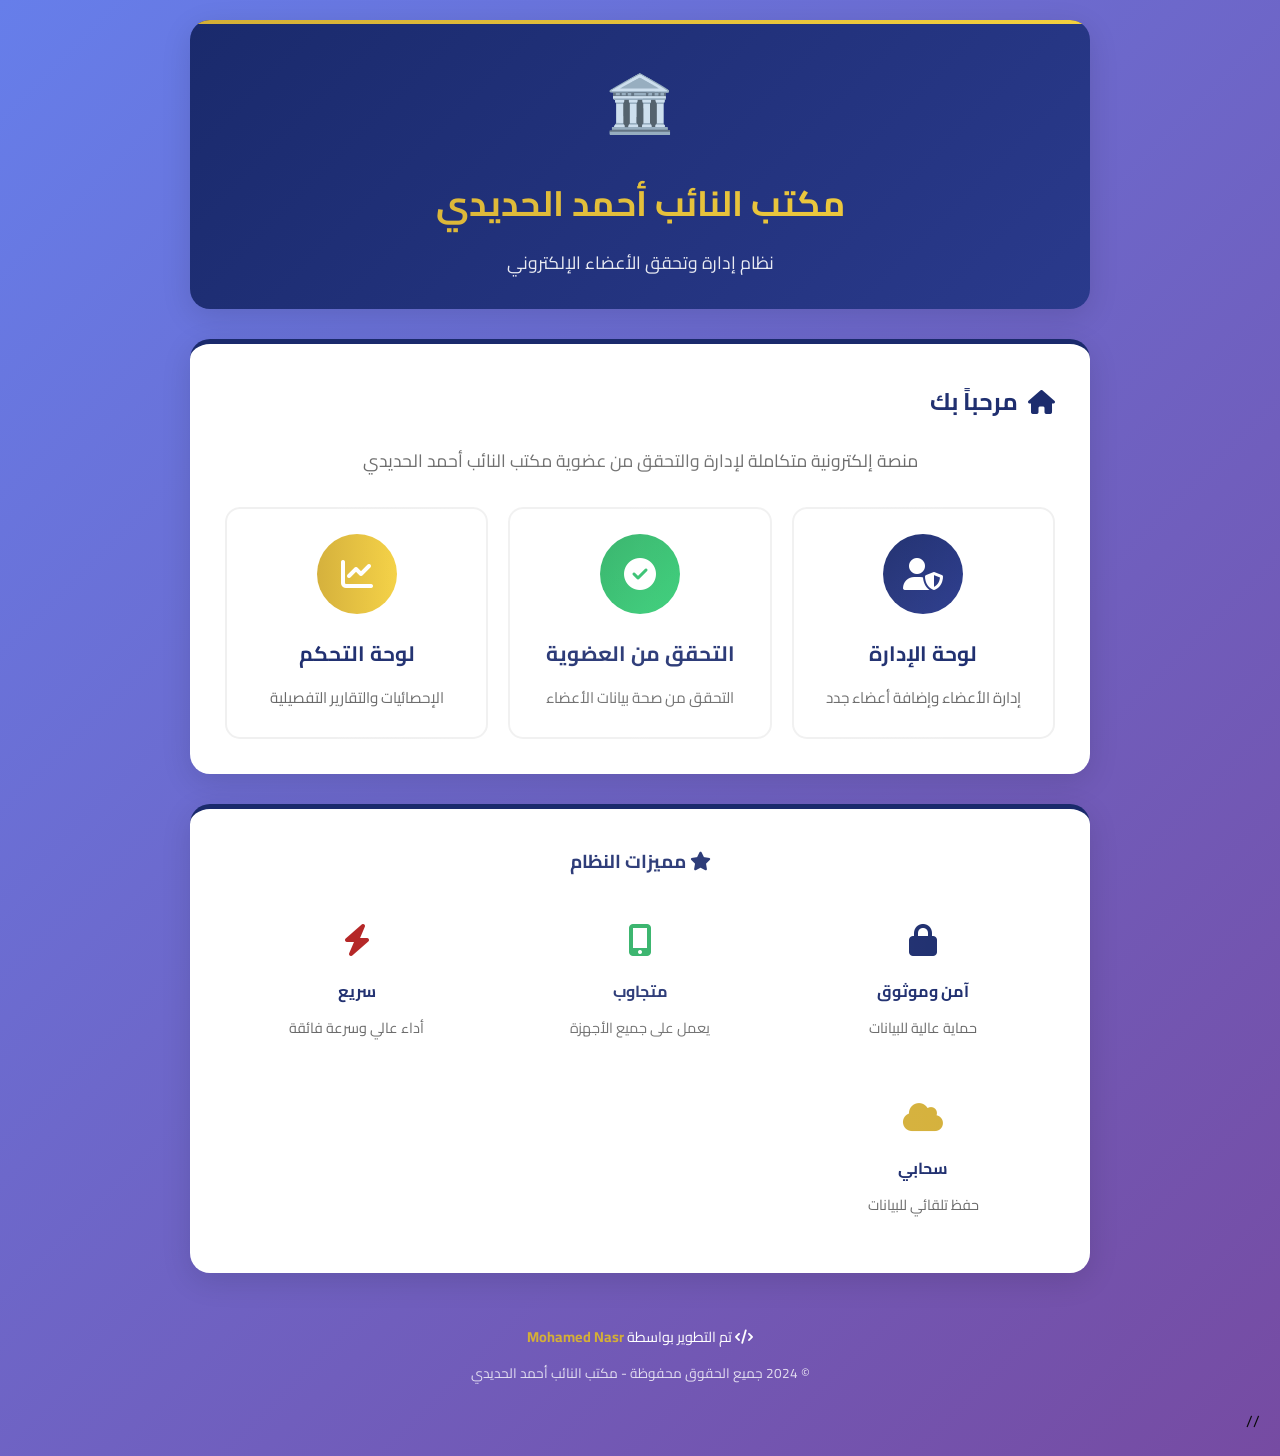
==== index.html @ 0081445c "Update index.html" ====
<!DOCTYPE html>
<html lang="ar" dir="rtl">
<head>
    <meta charset="UTF-8">
    <meta name="viewport" content="width=device-width, initial-scale=1.0">
    <title>مكتب النائب أحمد الحديدي - نظام إدارة الأعضاء</title>
    <link rel="stylesheet" href="styles.css">
    <link rel="stylesheet" href="https://cdnjs.cloudflare.com/ajax/libs/font-awesome/6.4.0/css/all.min.css">
    <link href="https://fonts.googleapis.com/css2?family=Cairo:wght@300;400;600;700;900&display=swap" rel="stylesheet">
</head>
<body>
    <div class="container">
        <!-- Header -->
        <div class="header">
            <div class="logo">🏛️</div>
            <h1>مكتب النائب أحمد الحديدي</h1>
            <p>نظام إدارة وتحقق الأعضاء الإلكتروني</p>
        </div>

        <!-- Welcome Card -->
        <div class="card">
            <h2 style="text-align: center; color: var(--primary); margin-bottom: 20px;">
                <i class="fas fa-home"></i> مرحباً بك
            </h2>
            <p style="text-align: center; color: #666; margin-bottom: 30px; font-size: 1.1rem;">
                منصة إلكترونية متكاملة لإدارة والتحقق من عضوية مكتب النائب أحمد الحديدي
            </p>

            <!-- Services Grid -->
            <div style="display: grid; grid-template-columns: repeat(auto-fit, minmax(250px, 1fr)); gap: 20px; margin-top: 30px;">
                <!-- Admin Panel -->
                <a href="admin.html" class="service-card">
                    <div class="service-icon" style="background: var(--gradient-primary);">
                        <i class="fas fa-user-shield fa-2x"></i>
                    </div>
                    <h3>لوحة الإدارة</h3>
                    <p>إدارة الأعضاء وإضافة أعضاء جدد</p>
                </a>

                <!-- Verification -->
                <a href="verify.html" class="service-card">
                    <div class="service-icon" style="background: var(--gradient-success);">
                        <i class="fas fa-check-circle fa-2x"></i>
                    </div>
                    <h3>التحقق من العضوية</h3>
                    <p>التحقق من صحة بيانات الأعضاء</p>
                </a>

                <!-- Dashboard -->
                <a href="dashboard.html" class="service-card">
                    <div class="service-icon" style="background: var(--gradient-gold);">
                        <i class="fas fa-chart-line fa-2x"></i>
                    </div>
                    <h3>لوحة التحكم</h3>
                    <p>الإحصائيات والتقارير التفصيلية</p>
                </a>
            </div>
        </div>

        <!-- Features Section -->
        <div class="card">
            <h3 style="text-align: center; color: var(--primary); margin-bottom: 25px;">
                <i class="fas fa-star"></i> مميزات النظام
            </h3>
            <div style="display: grid; grid-template-columns: repeat(auto-fit, minmax(200px, 1fr)); gap: 20px;">
                <div class="feature-item">
                    <i class="fas fa-lock" style="color: var(--primary); font-size: 2rem;"></i>
                    <h4>آمن وموثوق</h4>
                    <p>حماية عالية للبيانات</p>
                </div>
                <div class="feature-item">
                    <i class="fas fa-mobile-alt" style="color: var(--accent); font-size: 2rem;"></i>
                    <h4>متجاوب</h4>
                    <p>يعمل على جميع الأجهزة</p>
                </div>
                <div class="feature-item">
                    <i class="fas fa-bolt" style="color: var(--secondary); font-size: 2rem;"></i>
                    <h4>سريع</h4>
                    <p>أداء عالي وسرعة فائقة</p>
                </div>
                <div class="feature-item">
                    <i class="fas fa-cloud" style="color: var(--gold); font-size: 2rem;"></i>
                    <h4>سحابي</h4>
                    <p>حفظ تلقائي للبيانات</p>
                </div>
            </div>
        </div>

        <!-- Footer -->
        <div style="text-align: center; color: white; padding: 20px; margin-top: 30px;">
            <p style="font-size: 0.9rem;">
                <i class="fas fa-code"></i> تم التطوير بواسطة 
                <a href="https://github.com/mohamednasr5" target="_blank" style="color: var(--gold); text-decoration: none; font-weight: bold;">
                    Mohamed Nasr
                </a>
            </p>
            <p style="font-size: 0.85rem; margin-top: 10px; opacity: 0.8;">
                © 2024 جميع الحقوق محفوظة - مكتب النائب أحمد الحديدي
            </p>
        </div>
    </div>

    <style>
        .service-card {
            background: white;
            border-radius: 15px;
            padding: 25px;
            text-align: center;
            text-decoration: none;
            color: inherit;
            transition: all 0.3s ease;
            border: 2px solid #f0f0f0;
            display: block;
        }

        .service-card:hover {
            transform: translateY(-10px);
            box-shadow: 0 15px 30px rgba(0,0,0,0.15);
            border-color: var(--gold);
        }

        .service-icon {
            width: 80px;
            height: 80px;
            border-radius: 50%;
            display: flex;
            align-items: center;
            justify-content: center;
            margin: 0 auto 20px;
            color: white;
        }

        .service-card h3 {
            color: var(--primary);
            margin: 15px 0 10px;
            font-size: 1.3rem;
        }

        .service-card p {
            color: #666;
            font-size: 0.95rem;
        }

        .feature-item {
            text-align: center;
            padding: 20px;
        }

        .feature-item h4 {
            margin: 15px 0 8px;
            color: var(--primary);
        }

        .feature-item p {
            color: #666;
            font-size: 0.9rem;
        }
    </style>
</body>
</html>
//
---- styles.css ----
/* CSS متطور ومتجاوب */

:root {
    --primary: #1a2a6c;
    --secondary: #b21f1f;
    --accent: #27ae60;
    --gold: #d4af37;
    --light: #f8f9fa;
    --dark: #0a0a0a;
    --dark-card: #1a1a1a;
    --shadow: 0 8px 30px rgba(0, 0, 0, 0.12);
    --gradient-primary: linear-gradient(135deg, #1a2a6c, #2a3a8c);
    --gradient-success: linear-gradient(135deg, #27ae60, #2ecc71);
    --gradient-gold: linear-gradient(to right, #d4af37, #f4d03f);
}

* {
    margin: 0;
    padding: 0;
    box-sizing: border-box;
    font-family: 'Cairo', 'Segoe UI', sans-serif;
}

/* Animations */
@keyframes fadeIn {
    from { 
        opacity: 0; 
        transform: translateY(20px); 
    }
    to { 
        opacity: 1; 
        transform: translateY(0); 
    }
}

@keyframes slideIn {
    from { 
        transform: translateX(-30px); 
        opacity: 0; 
    }
    to { 
        transform: translateX(0); 
        opacity: 1; 
    }
}

@keyframes spin {
    to { 
        transform: rotate(360deg); 
    }
}

@keyframes pulse {
    0%, 100% { 
        transform: scale(1); 
    }
    50% { 
        transform: scale(1.05); 
    }
}

@keyframes shimmer {
    0% { 
        background-position: -1000px 0; 
    }
    100% { 
        background-position: 1000px 0; 
    }
}

@keyframes shake {
    0%, 100% { 
        transform: translateX(0); 
    }
    10%, 30%, 50%, 70%, 90% { 
        transform: translateX(-10px); 
    }
    20%, 40%, 60%, 80% { 
        transform: translateX(10px); 
    }
}

/* Common Styles */
body {
    background: linear-gradient(135deg, #667eea 0%, #764ba2 100%);
    min-height: 100vh;
    padding: 20px;
    color: var(--dark);
    animation: fadeIn 0.8s ease-out;
}

.container {
    max-width: 900px;
    margin: 0 auto;
    animation: fadeIn 1s ease-out;
}

/* Header Styles */
.header {
    text-align: center;
    margin-bottom: 30px;
    padding: 30px 20px;
    background: var(--gradient-primary);
    color: white;
    border-radius: 20px;
    box-shadow: var(--shadow);
    position: relative;
    overflow: hidden;
}

.header::before {
    content: '';
    position: absolute;
    top: 0;
    left: 0;
    right: 0;
    height: 4px;
    background: var(--gradient-gold);
}

.logo {
    font-size: 3.5rem;
    color: var(--gold);
    animation: pulse 2s infinite;
    margin-bottom: 15px;
}

.header h1 {
    font-size: 2.2rem;
    margin-bottom: 10px;
    background: var(--gradient-gold);
    -webkit-background-clip: text;
    -webkit-text-fill-color: transparent;
    background-clip: text;
}

.header p {
    font-size: 1.1rem;
    opacity: 0.9;
}

/* Card Styles */
.card {
    background: white;
    border-radius: 20px;
    padding: 35px;
    box-shadow: var(--shadow);
    margin-bottom: 30px;
    border-top: 5px solid var(--primary);
    position: relative;
    overflow: hidden;
    animation: slideIn 0.6s ease-out;
}

.card::after {
    content: '';
    position: absolute;
    top: 0;
    left: 0;
    right: 0;
    height: 100%;
    background: linear-gradient(90deg, transparent, rgba(255,255,255,0.1), transparent);
    animation: shimmer 2s infinite;
    pointer-events: none;
}

.card h2 {
    display: flex;
    align-items: center;
    gap: 10px;
}

.card h2 i {
    color: var(--primary);
}

/* Form Styles */
.form-group {
    margin-bottom: 20px;
    position: relative;
}

.form-group label {
    display: block;
    margin-bottom: 8px;
    color: var(--primary);
    font-weight: 600;
    font-size: 0.9rem;
    display: flex;
    align-items: center;
    gap: 8px;
}

.input-wrapper {
    position: relative;
}

.input-wrapper i {
    position: absolute;
    left: 15px;
    top: 50%;
    transform: translateY(-50%);
    color: #666;
    z-index: 1;
}

input {
    width: 100%;
    padding: 15px 15px 15px 45px;
    border: 2px solid #e0e0e0;
    border-radius: 12px;
    font-size: 16px;
    transition: all 0.3s ease;
    background: #fafafa;
}

input:focus {
    outline: none;
    border-color: var(--primary);
    background: white;
    box-shadow: 0 0 0 3px rgba(26, 42, 108, 0.1);
}

input:not([disabled]):not([readonly]) {
    background: #fafafa !important;
    cursor: text !important;
    opacity: 1 !important;
    pointer-events: auto !important;
}

/* Button Styles */
.btn {
    width: 100%;
    padding: 17px;
    background: var(--gradient-primary);
    color: white;
    border: none;
    border-radius: 12px;
    font-size: 18px;
    font-weight: 600;
    cursor: pointer;
    transition: all 0.3s ease;
    position: relative;
    overflow: hidden;
    display: flex;
    align-items: center;
    justify-content: center;
    gap: 10px;
}

.btn::before {
    content: '';
    position: absolute;
    top: 50%;
    left: 50%;
    width: 0;
    height: 0;
    border-radius: 50%;
    background: rgba(255, 255, 255, 0.2);
    transform: translate(-50%, -50%);
    transition: width 0.6s, height 0.6s;
}

.btn:hover::before {
    width: 300px;
    height: 300px;
}

.btn:hover {
    transform: translateY(-3px);
    box-shadow: 0 10px 20px rgba(0, 0, 0, 0.2);
}

.btn:active {
    transform: translateY(-1px);
}

.btn:disabled {
    opacity: 0.6;
    cursor: not-allowed;
}

.btn-secondary {
    background: linear-gradient(135deg, #666, #888);
}

.btn-success {
    background: var(--gradient-success);
}

.btn-danger {
    background: linear-gradient(135deg, #b21f1f, #c0392b);
}

.btn i {
    position: relative;
    z-index: 1;
}

.btn span {
    position: relative;
    z-index: 1;
}

/* Member Card Styles */
.member-card {
    background: white;
    padding: 20px;
    border-radius: 15px;
    margin-bottom: 15px;
    border-right: 5px solid var(--accent);
    box-shadow: 0 4px 15px rgba(0,0,0,0.08);
    display: flex;
    justify-content: space-between;
    align-items: center;
    transition: transform 0.3s ease, box-shadow 0.3s ease;
}

.member-card:hover {
    transform: translateX(-5px);
    box-shadow: 0 6px 20px rgba(0,0,0,0.12);
}

.member-info {
    flex: 1;
}

.member-info h4 {
    color: var(--primary);
    margin-bottom: 8px;
    font-size: 1.1rem;
    display: flex;
    align-items: center;
    gap: 8px;
}

.member-info p {
    color: #666;
    font-size: 0.9rem;
    margin: 5px 0;
    display: flex;
    align-items: center;
    gap: 8px;
}

.member-actions {
    display: flex;
    gap: 10px;
    flex-wrap: wrap;
}

/* Link Display */
.link-display {
    background: #f8fff9;
    padding: 15px;
    border-radius: 12px;
    border: 2px dashed #27ae60;
    margin-top: 15px;
    font-size: 0.9rem;
    color: #27ae60;
    word-break: break-all;
    font-family: 'Courier New', monospace;
    position: relative;
    animation: fadeIn 0.5s ease-out;
}

.link-display i {
    margin-left: 5px;
}

/* Notification Styles */
.notification {
    position: fixed;
    bottom: 25px;
    left: 25px;
    background: white;
    padding: 20px 25px;
    border-radius: 15px;
    box-shadow: 0 10px 30px rgba(0,0,0,0.2);
    border-right: 4px solid var(--accent);
    z-index: 1000;
    animation: fadeIn 0.5s ease-out;
    max-width: 400px;
    display: flex;
    align-items: center;
    gap: 15px;
}

.notification i {
    font-size: 1.5rem;
}

.notification-success {
    border-color: var(--accent);
}

.notification-success i {
    color: var(--accent);
}

.notification-error {
    border-color: var(--secondary);
}

.notification-error i {
    color: var(--secondary);
}

.notification-info {
    border-color: var(--primary);
}

.notification-info i {
    color: var(--primary);
}

/* Spinner */
.spinner {
    width: 20px;
    height: 20px;
    border: 3px solid rgba(255,255,255,0.3);
    border-top-color: white;
    border-radius: 50%;
    animation: spin 1s linear infinite;
}

/* Status Messages */
.error {
    color: #b21f1f;
    text-align: center;
    padding: 15px;
    background: #fff2f2;
    border-radius: 10px;
    margin: 10px 0;
    border-right: 4px solid #b21f1f;
    display: flex;
    align-items: center;
    justify-content: center;
    gap: 10px;
}

.success {
    color: #27ae60;
    text-align: center;
    padding: 15px;
    background: #f0fff4;
    border-radius: 10px;
    margin: 10px 0;
    border-right: 4px solid #27ae60;
    display: flex;
    align-items: center;
    justify-content: center;
    gap: 10px;
}

/* Verification Page Specific */
.verification-body {
    background: linear-gradient(135deg, #0a0a0a, #1a1a1a);
    color: white;
}

.data-card {
    background: var(--dark-card);
    border: 2px solid var(--gold);
    padding: 30px;
    border-radius: 20px;
    max-width: 600px;
    margin: 20px auto;
    animation: fadeIn 0.8s ease-out;
    box-shadow: 0 10px 40px rgba(0,0,0,0.5);
}

.row {
    border-bottom: 1px solid #333;
    padding: 15px 0;
    display: flex;
    justify-content: space-between;
    align-items: center;
    transition: background 0.3s ease;
}

.row:hover {
    background: rgba(255, 255, 255, 0.05);
}

.row:last-child {
    border-bottom: none;
}

.label {
    color: var(--gold);
    font-weight: 600;
    display: flex;
    align-items: center;
    gap: 10px;
}

.value {
    color: white;
    font-weight: 500;
}

.warning-box {
    background: rgba(255, 255, 255, 0.1);
    border: 1px solid rgba(212, 175, 55, 0.3);
    padding: 20px;
    border-radius: 16px;
    display: flex;
    align-items: center;
    justify-content: space-between;
    gap: 15px;
    margin-top: 30px;
    transition: all 0.3s ease;
}

.warning-box:hover {
    background: rgba(255, 255, 255, 0.15);
    border-color: rgba(212, 175, 55, 0.5);
}

.call-icon {
    background: var(--secondary);
    color: white;
    width: 50px;
    height: 50px;
    border-radius: 50%;
    display: flex;
    align-items: center;
    justify-content: center;
    text-decoration: none;
    animation: pulse 2s infinite;
    transition: transform 0.3s ease;
}

.call-icon:hover {
    transform: scale(1.1);
}

/* Loading States */
.loading {
    opacity: 0.7;
    pointer-events: none;
}

.hidden {
    display: none !important;
}

/* Copy Link Button */
.copy-link {
    cursor: pointer;
    position: relative;
}

.copy-link:hover {
    opacity: 0.9;
}

/* Statistics Cards */
.stats-card {
    animation: fadeIn 0.6s ease-out;
}

/* Action Buttons */
.action-btn {
    animation: fadeIn 0.8s ease-out;
}

/* Responsive Design */
@media (max-width: 768px) {
    .container {
        padding: 10px;
    }

    .card {
        padding: 20px;
    }

    .header {
        padding: 20px 15px;
    }

    .header h1 {
        font-size: 1.8rem;
    }

    .logo {
        font-size: 2.5rem;
    }

    .member-card {
        flex-direction: column;
        gap: 15px;
        text-align: center;
    }

    .member-info {
        width: 100%;
    }

    .member-actions {
        flex-direction: column;
        width: 100%;
    }

    .member-actions .btn {
        width: 100% !important;
    }

    .notification {
        left: 15px;
        right: 15px;
        max-width: none;
    }

    input {
        font-size: 16px;
    }

    .btn {
        font-size: 16px;
        padding: 15px;
    }

    .stats-card {
        flex-direction: column;
        text-align: center;
    }

    .action-btn {
        padding: 20px;
    }

    .data-card {
        padding: 20px;
        margin: 10px;
    }

    .warning-box {
        flex-direction: column;
        text-align: center;
    }
}

@media (max-width: 480px) {
    .header h1 {
        font-size: 1.5rem;
    }

    .header p {
        font-size: 0.9rem;
    }

    .logo {
        font-size: 2rem;
    }

    .card {
        padding: 15px;
    }

    .btn {
        font-size: 15px;
    }
}

/* Print Styles */
@media print {
    body {
        background: white !important;
    }

    .header,
    .btn,
    .notification,
    .member-actions,
    .warning-box {
        display: none !important;
    }

    .card,
    .data-card {
        box-shadow: none !important;
        border: 2px solid #333 !important;
        page-break-inside: avoid;
    }
}

/* Dark Mode Support */
@media (prefers-color-scheme: dark) {
    body:not(.verification-body) {
        background: linear-gradient(135deg, #1a1a2e 0%, #16213e 100%);
    }
}

/* Accessibility */
*:focus-visible {
    outline: 3px solid var(--gold);
    outline-offset: 2px;
}

/* Smooth Scrolling */
html {
    scroll-behavior: smooth;
}

/* Selection Color */
::selection {
    background: var(--gold);
    color: white;
}

::-moz-selection {
    background: var(--gold);
    color: white;
}

/* Scrollbar Styles */
::-webkit-scrollbar {
    width: 10px;
}

::-webkit-scrollbar-track {
    background: #f1f1f1;
}

::-webkit-scrollbar-thumb {
    background: var(--primary);
    border-radius: 5px;
}

::-webkit-scrollbar-thumb:hover {
    background: var(--gold);
}

/* Custom Utilities */
.text-center {
    text-align: center;
}

.mt-1 { margin-top: 10px; }
.mt-2 { margin-top: 20px; }
.mt-3 { margin-top: 30px; }

.mb-1 { margin-bottom: 10px; }
.mb-2 { margin-bottom: 20px; }
.mb-3 { margin-bottom: 30px; }

.p-1 { padding: 10px; }
.p-2 { padding: 20px; }
.p-3 { padding: 30px; }

/* Loading Overlay */
.loading-overlay {
    position: fixed;
    top: 0;
    left: 0;
    right: 0;
    bottom: 0;
    background: rgba(0,0,0,0.7);
    display: flex;
    align-items: center;
    justify-content: center;
    z-index: 9999;
}

.loading-overlay .spinner {
    width: 50px;
    height: 50px;
    border-width: 5px;
}
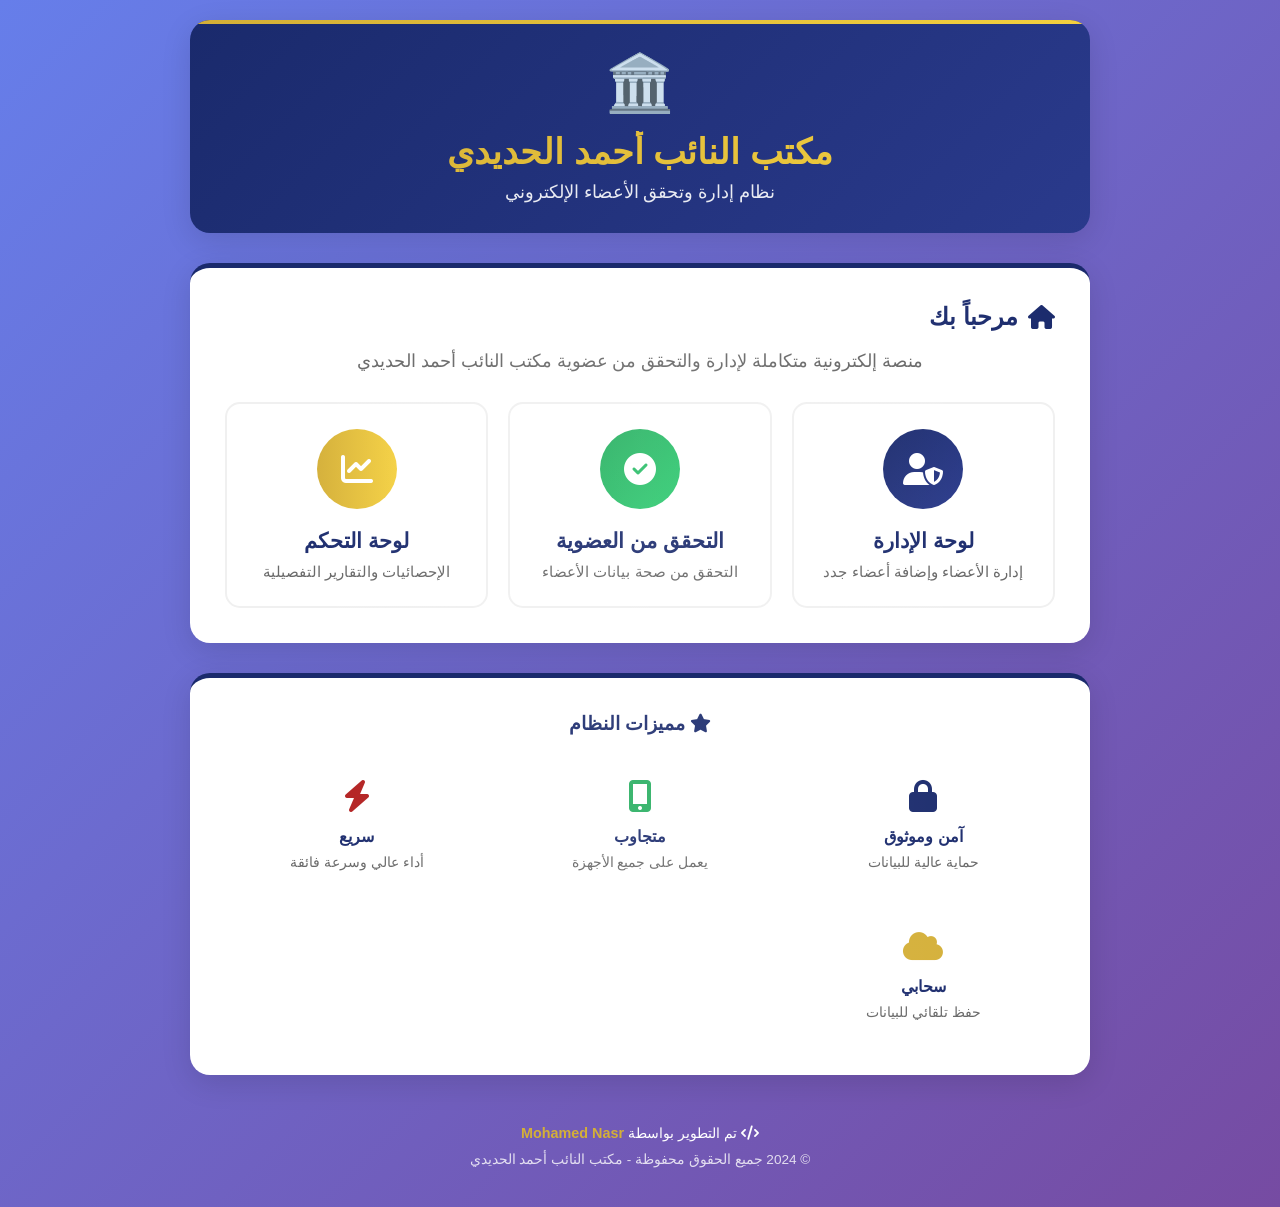
==== commit b749ed48: "Update index.html" ====
--- a/index.html
+++ b/index.html
@@ -3,6 +3,7 @@
 <head>
     <meta charset="UTF-8">
     <meta name="viewport" content="width=device-width, initial-scale=1.0">
+    <meta http-equiv="Content-Security-Policy" content="default-src 'self'; script-src 'self' 'unsafe-eval' 'unsafe-inline' https://www.gstatic.com https://cdnjs.cloudflare.com; style-src 'self' 'unsafe-inline' https://fonts.googleapis.com https://cdnjs.cloudflare.com; font-src 'self' https://fonts.gstatic.com https://cdnjs.cloudflare.com; img-src 'self' data: https:; connect-src 'self' https://*.firebaseio.com https://*.googleapis.com;">
     <title>مكتب النائب أحمد الحديدي - نظام إدارة الأعضاء</title>
     <link rel="stylesheet" href="styles.css">
     <link rel="stylesheet" href="https://cdnjs.cloudflare.com/ajax/libs/font-awesome/6.4.0/css/all.min.css">
@@ -158,4 +159,3 @@
     </style>
 </body>
 </html>
-//
--- a/styles.css
+++ b/styles.css
@@ -769,3 +769,4 @@
     height: 50px;
     border-width: 5px;
 }
+//
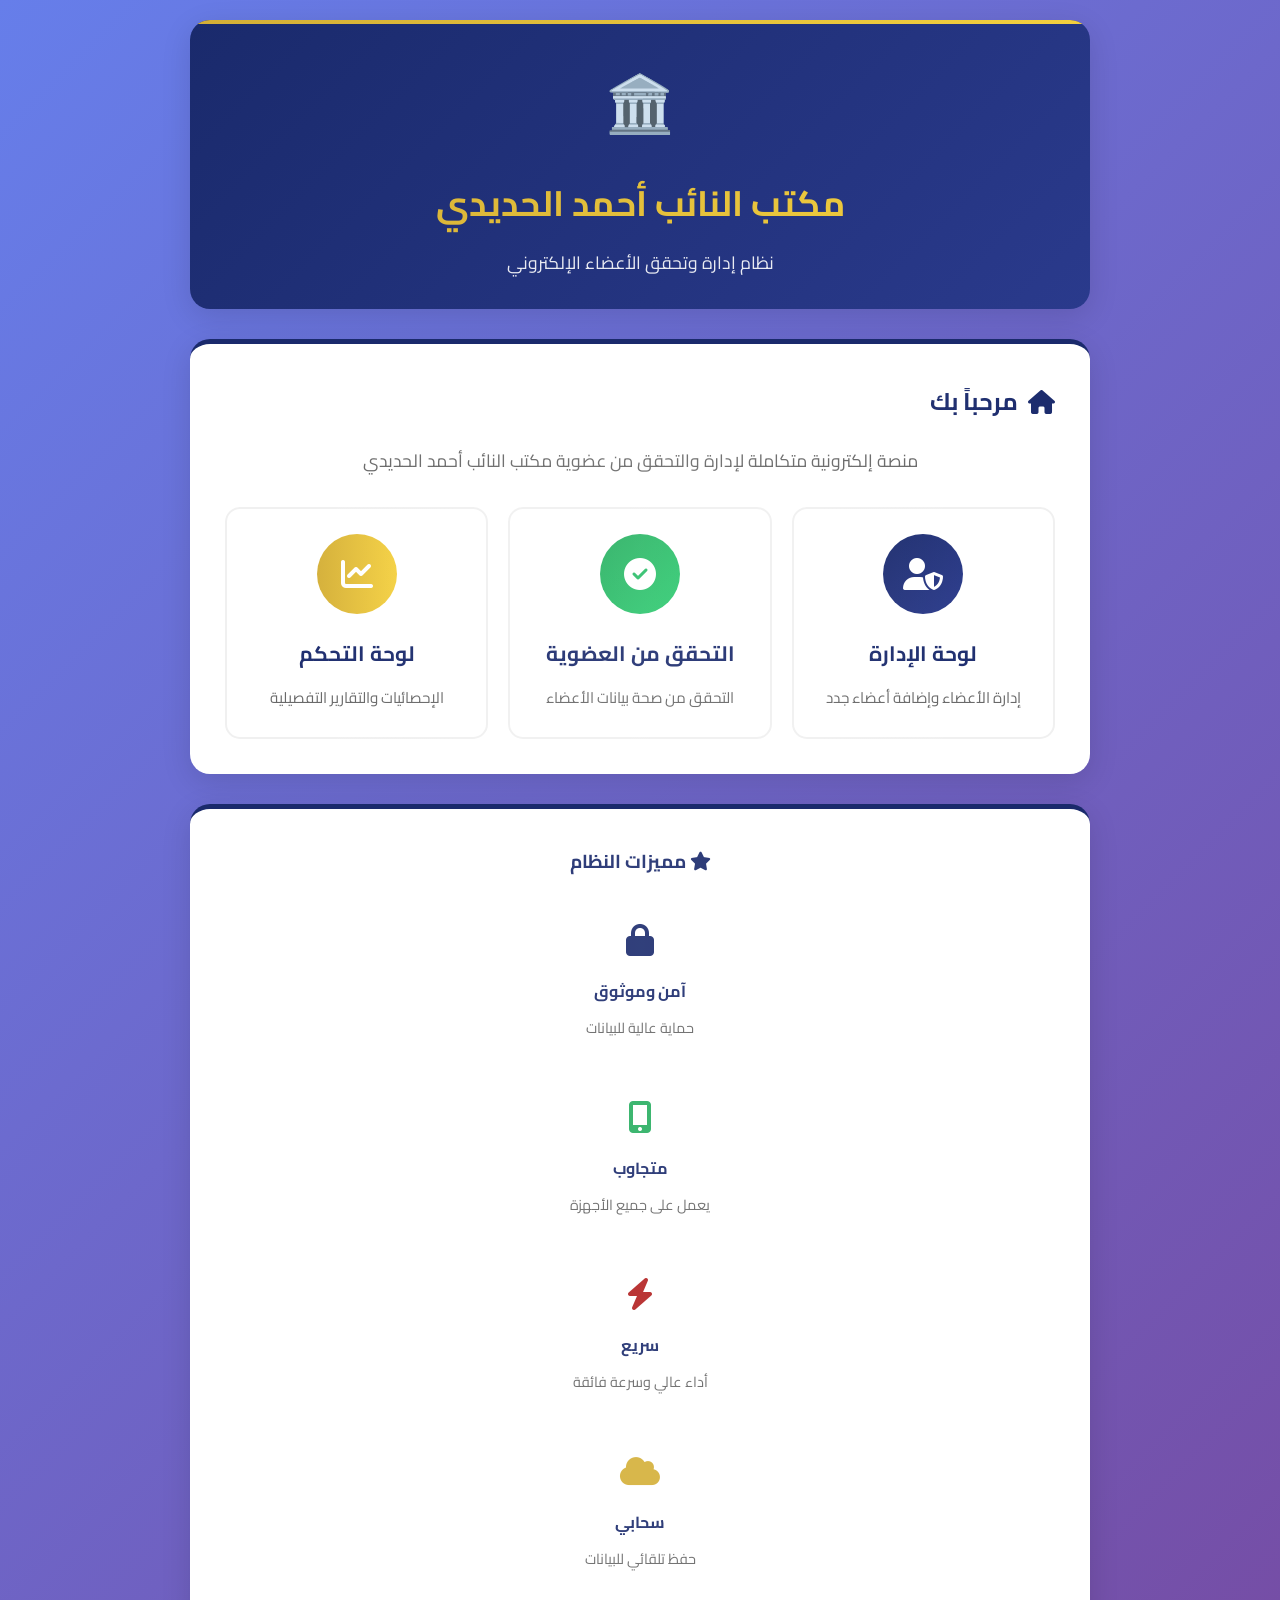
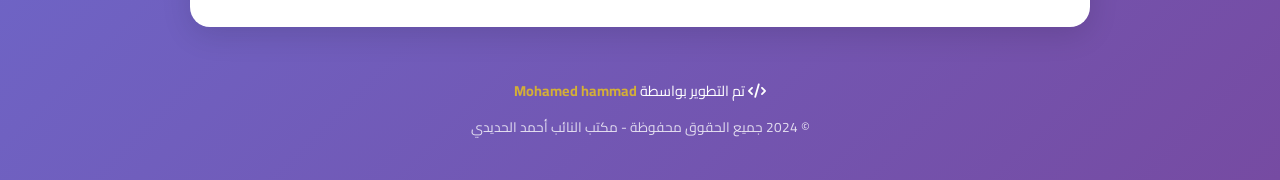
==== commit 973481c1: "Update index.html" ====
--- a/index.html
+++ b/index.html
@@ -3,7 +3,6 @@
 <head>
     <meta charset="UTF-8">
     <meta name="viewport" content="width=device-width, initial-scale=1.0">
-    <meta http-equiv="Content-Security-Policy" content="default-src 'self'; script-src 'self' 'unsafe-eval' 'unsafe-inline' https://www.gstatic.com https://cdnjs.cloudflare.com; style-src 'self' 'unsafe-inline' https://fonts.googleapis.com https://cdnjs.cloudflare.com; font-src 'self' https://fonts.gstatic.com https://cdnjs.cloudflare.com; img-src 'self' data: https:; connect-src 'self' https://*.firebaseio.com https://*.googleapis.com;">
     <title>مكتب النائب أحمد الحديدي - نظام إدارة الأعضاء</title>
     <link rel="stylesheet" href="styles.css">
     <link rel="stylesheet" href="https://cdnjs.cloudflare.com/ajax/libs/font-awesome/6.4.0/css/all.min.css">
@@ -63,7 +62,7 @@
             <h3 style="text-align: center; color: var(--primary); margin-bottom: 25px;">
                 <i class="fas fa-star"></i> مميزات النظام
             </h3>
-            <div style="display: grid; grid-template-columns: repeat(auto-fit, minmax(200px, 1fr)); gap: 20px;">
+            <div style="display: grid; grid-template-columns: repeat(auto-fit, minmin(200px, 1fr)); gap: 20px;">
                 <div class="feature-item">
                     <i class="fas fa-lock" style="color: var(--primary); font-size: 2rem;"></i>
                     <h4>آمن وموثوق</h4>
@@ -91,8 +90,8 @@
         <div style="text-align: center; color: white; padding: 20px; margin-top: 30px;">
             <p style="font-size: 0.9rem;">
                 <i class="fas fa-code"></i> تم التطوير بواسطة 
-                <a href="https://github.com/mohamednasr5" target="_blank" style="color: var(--gold); text-decoration: none; font-weight: bold;">
-                    Mohamed Nasr
+                <a href="https://www.facebook.com/en.mohamed.nasr" target="_blank" style="color: var(--gold); text-decoration: none; font-weight: bold;">
+                    Mohamed hammad
                 </a>
             </p>
             <p style="font-size: 0.85rem; margin-top: 10px; opacity: 0.8;">
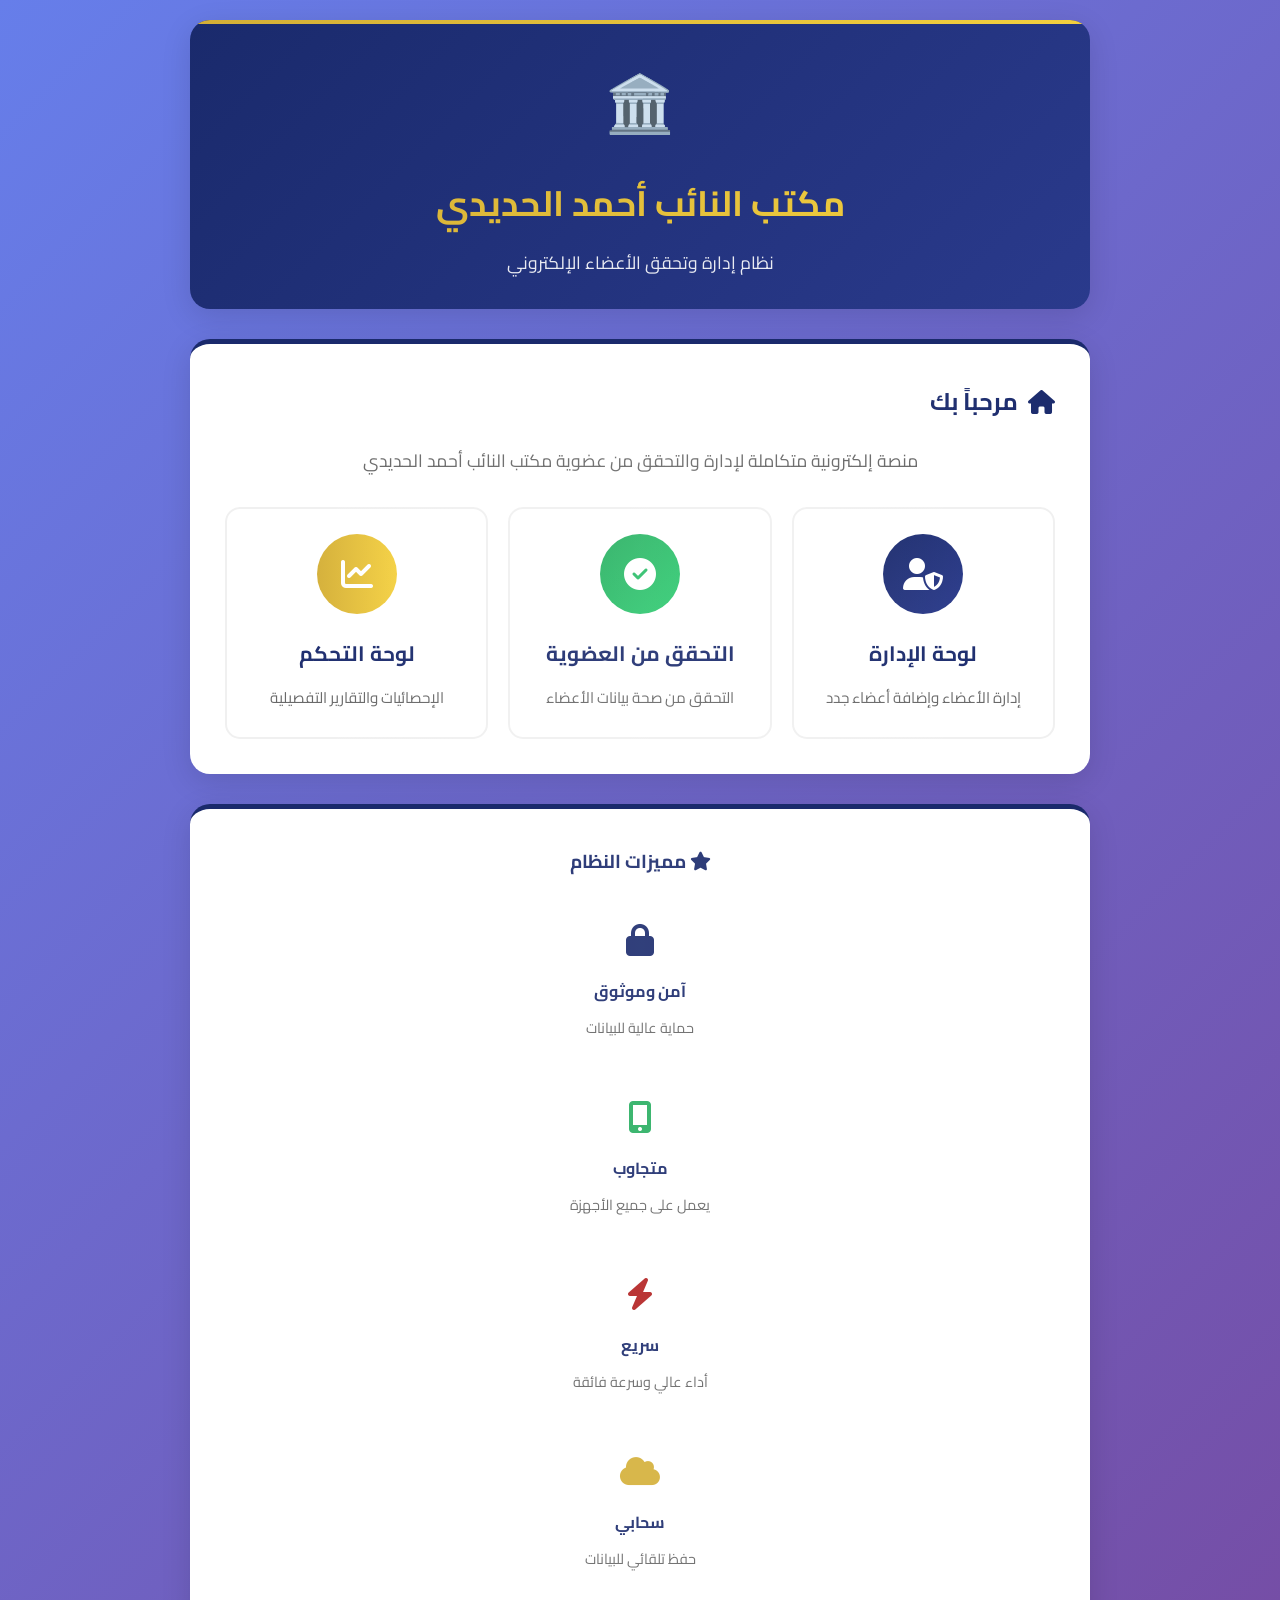
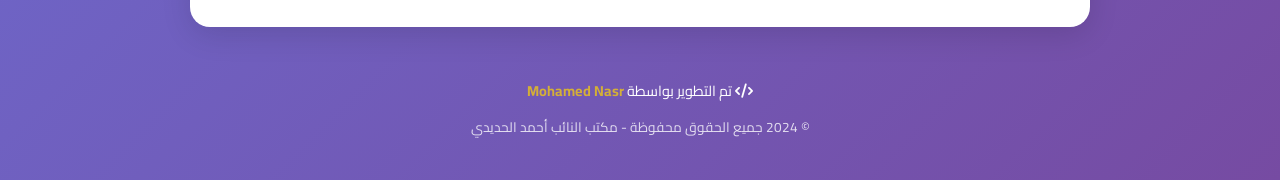
==== commit 53af2a44: "Update index.html" ====
--- a/index.html
+++ b/index.html
@@ -90,8 +90,8 @@
         <div style="text-align: center; color: white; padding: 20px; margin-top: 30px;">
             <p style="font-size: 0.9rem;">
                 <i class="fas fa-code"></i> تم التطوير بواسطة 
-                <a href="https://www.facebook.com/en.mohamed.nasr" target="_blank" style="color: var(--gold); text-decoration: none; font-weight: bold;">
-                    Mohamed hammad
+                <a href="https://github.com/mohamednasr5" target="_blank" style="color: var(--gold); text-decoration: none; font-weight: bold;">
+                    Mohamed Nasr
                 </a>
             </p>
             <p style="font-size: 0.85rem; margin-top: 10px; opacity: 0.8;">
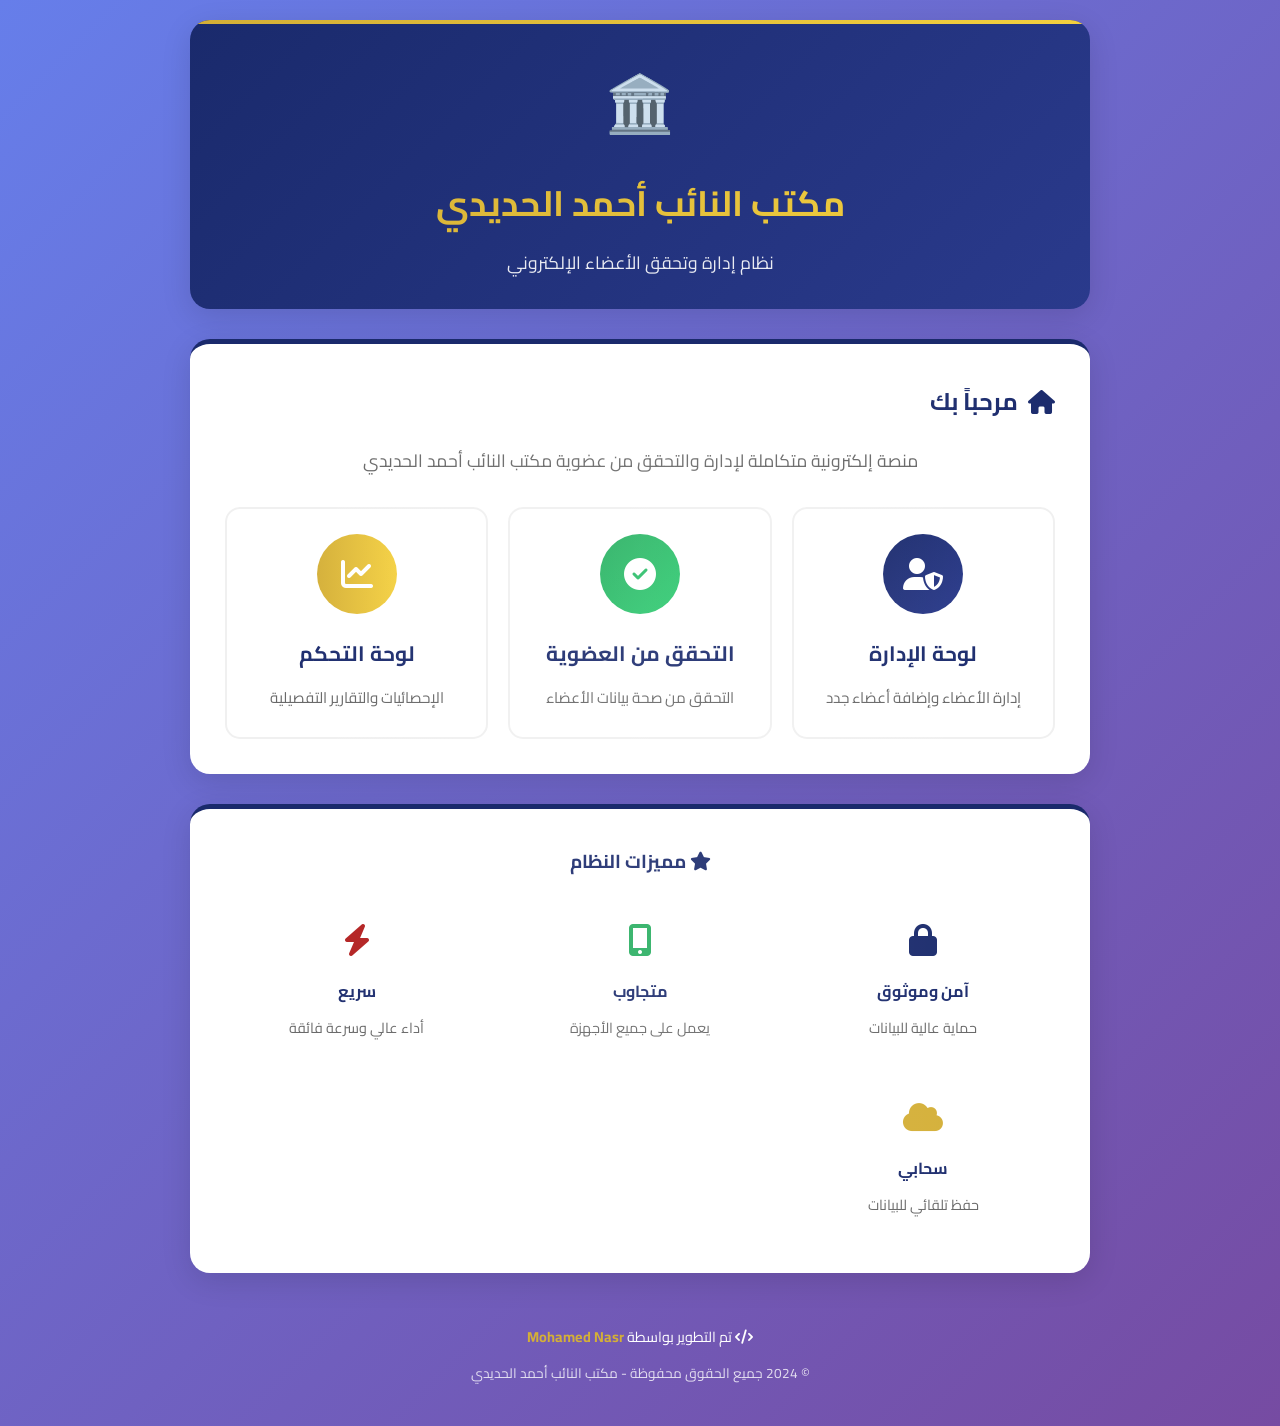
==== commit 8055efc6: "Update index.html" ====
--- a/index.html
+++ b/index.html
@@ -62,7 +62,7 @@
             <h3 style="text-align: center; color: var(--primary); margin-bottom: 25px;">
                 <i class="fas fa-star"></i> مميزات النظام
             </h3>
-            <div style="display: grid; grid-template-columns: repeat(auto-fit, minmin(200px, 1fr)); gap: 20px;">
+            <div style="display: grid; grid-template-columns: repeat(auto-fit, minmax(200px, 1fr)); gap: 20px;">
                 <div class="feature-item">
                     <i class="fas fa-lock" style="color: var(--primary); font-size: 2rem;"></i>
                     <h4>آمن وموثوق</h4>
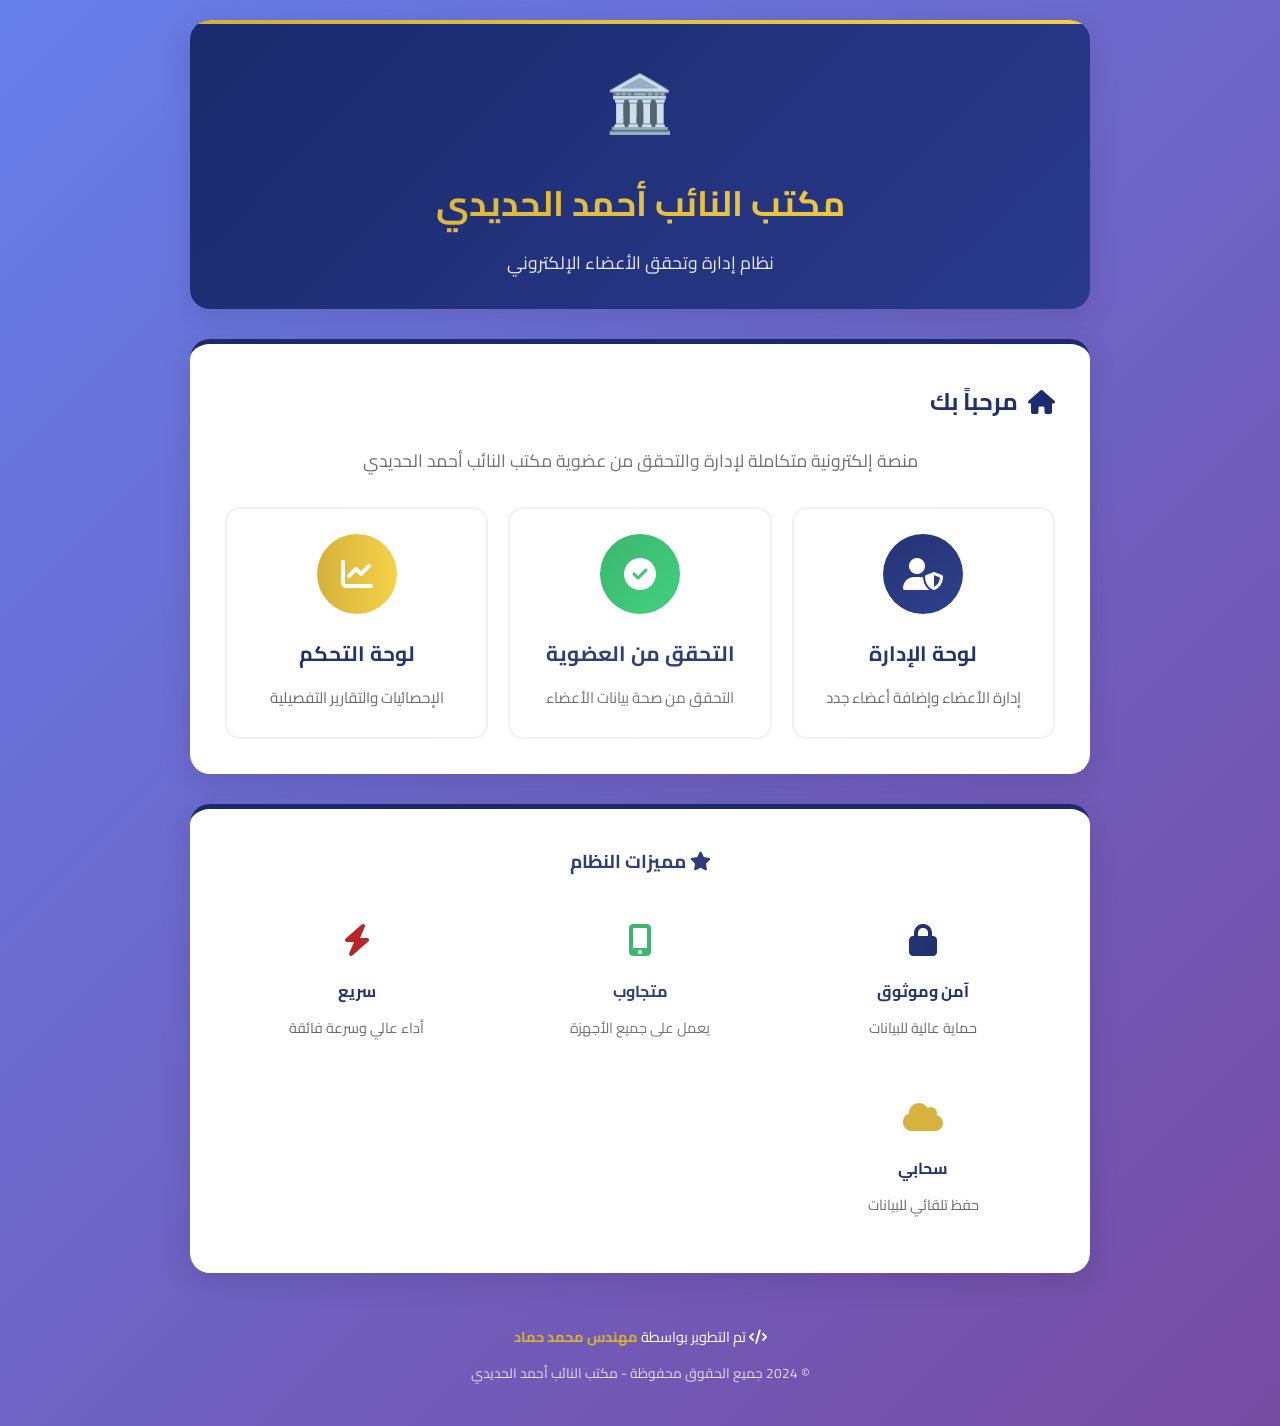
==== commit 83b7f8f7: "Update index.html" ====
--- a/index.html
+++ b/index.html
@@ -90,8 +90,8 @@
         <div style="text-align: center; color: white; padding: 20px; margin-top: 30px;">
             <p style="font-size: 0.9rem;">
                 <i class="fas fa-code"></i> تم التطوير بواسطة 
-                <a href="https://github.com/mohamednasr5" target="_blank" style="color: var(--gold); text-decoration: none; font-weight: bold;">
-                    Mohamed Nasr
+                <a href="https://www.facebook.com/en.mohamed.nasr" target="_blank" style="color: var(--gold); text-decoration: none; font-weight: bold;">
+                    مهندس محمد حماد
                 </a>
             </p>
             <p style="font-size: 0.85rem; margin-top: 10px; opacity: 0.8;">
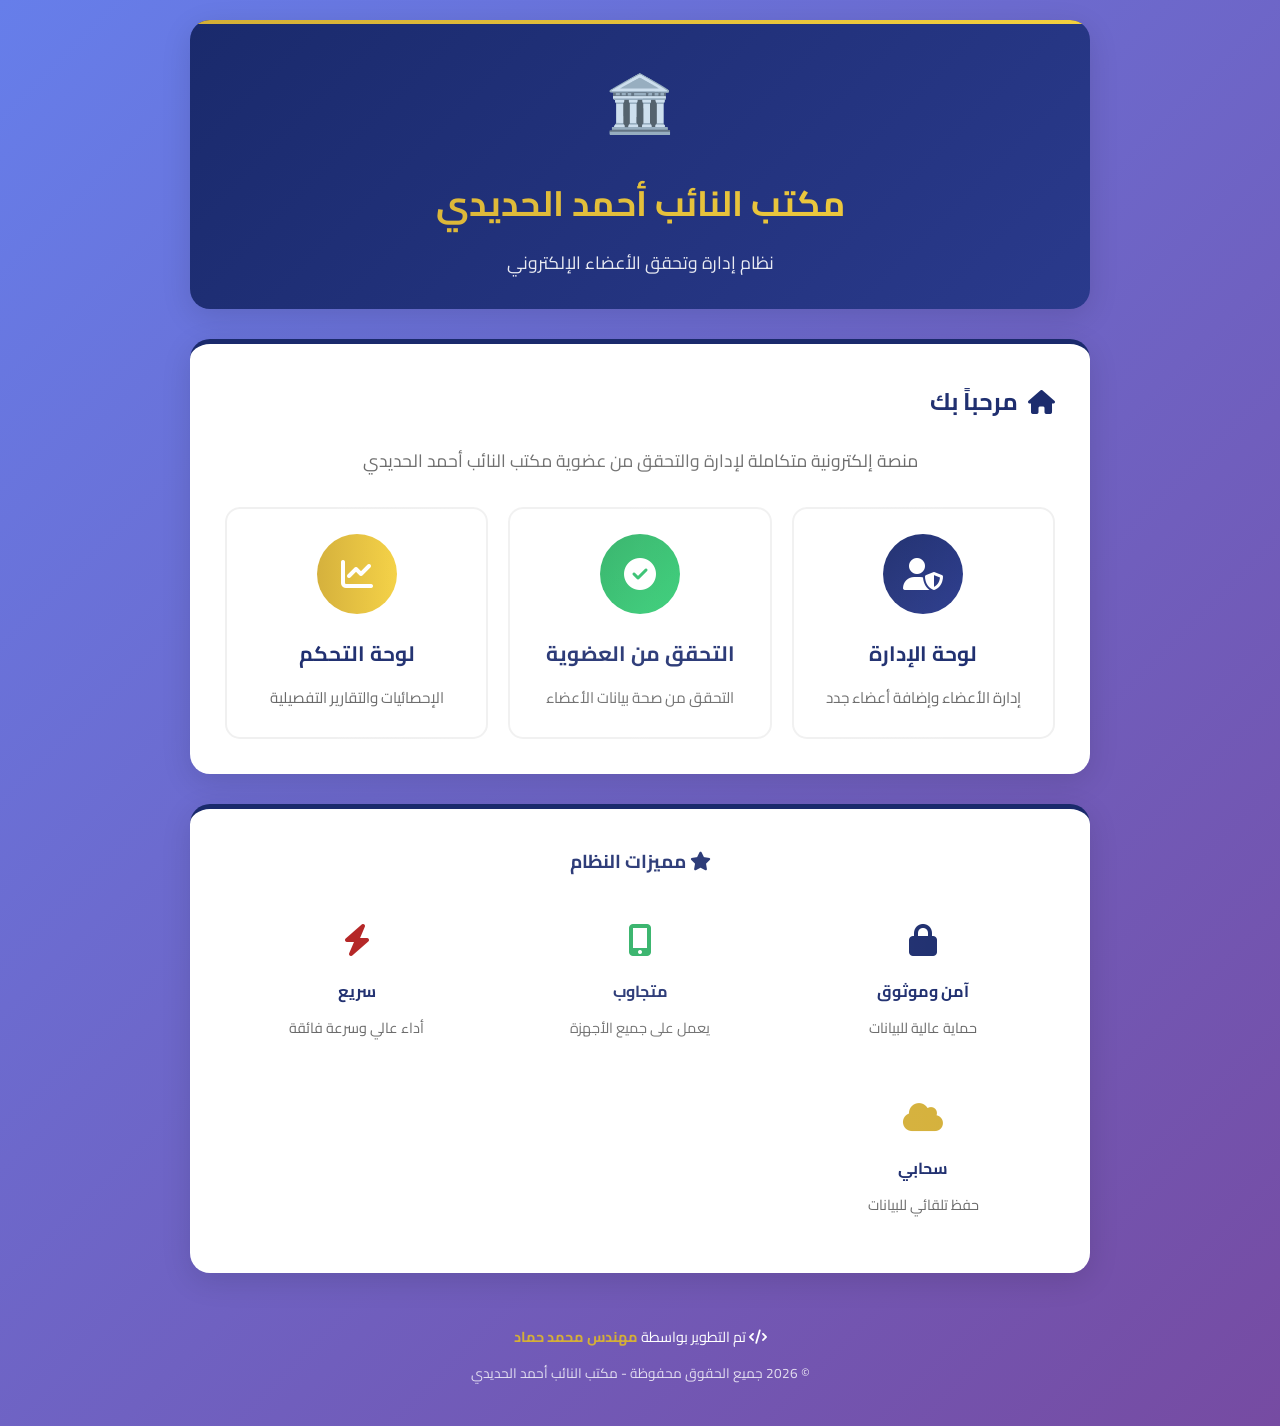
==== commit 6e0d51d2: "Update index.html" ====
--- a/index.html
+++ b/index.html
@@ -86,20 +86,18 @@
             </div>
         </div>
 
-        <!-- Footer -->
-        <div style="text-align: center; color: white; padding: 20px; margin-top: 30px;">
-            <p style="font-size: 0.9rem;">
-                <i class="fas fa-code"></i> تم التطوير بواسطة 
-                <a href="https://www.facebook.com/en.mohamed.nasr" target="_blank" style="color: var(--gold); text-decoration: none; font-weight: bold;">
-                    مهندس محمد حماد
-                </a>
-            </p>
-            <p style="font-size: 0.85rem; margin-top: 10px; opacity: 0.8;">
-                © 2024 جميع الحقوق محفوظة - مكتب النائب أحمد الحديدي
-            </p>
-        </div>
-    </div>
-
+<!-- Footer -->
+<div style="text-align: center; color: white; padding: 20px; margin-top: 30px;">
+    <p style="font-size: 0.9rem;">
+        <i class="fas fa-code"></i> تم التطوير بواسطة 
+        <a href="https://www.facebook.com/en.mohamed.nasr" target="_blank" style="color: var(--gold); text-decoration: none; font-weight: bold;">
+            مهندس محمد حماد
+        </a>
+    </p>
+    <p style="font-size: 0.85rem; margin-top: 10px; opacity: 0.8;">
+        © 2026 جميع الحقوق محفوظة - مكتب النائب أحمد الحديدي
+    </p>
+</div>
     <style>
         .service-card {
             background: white;
